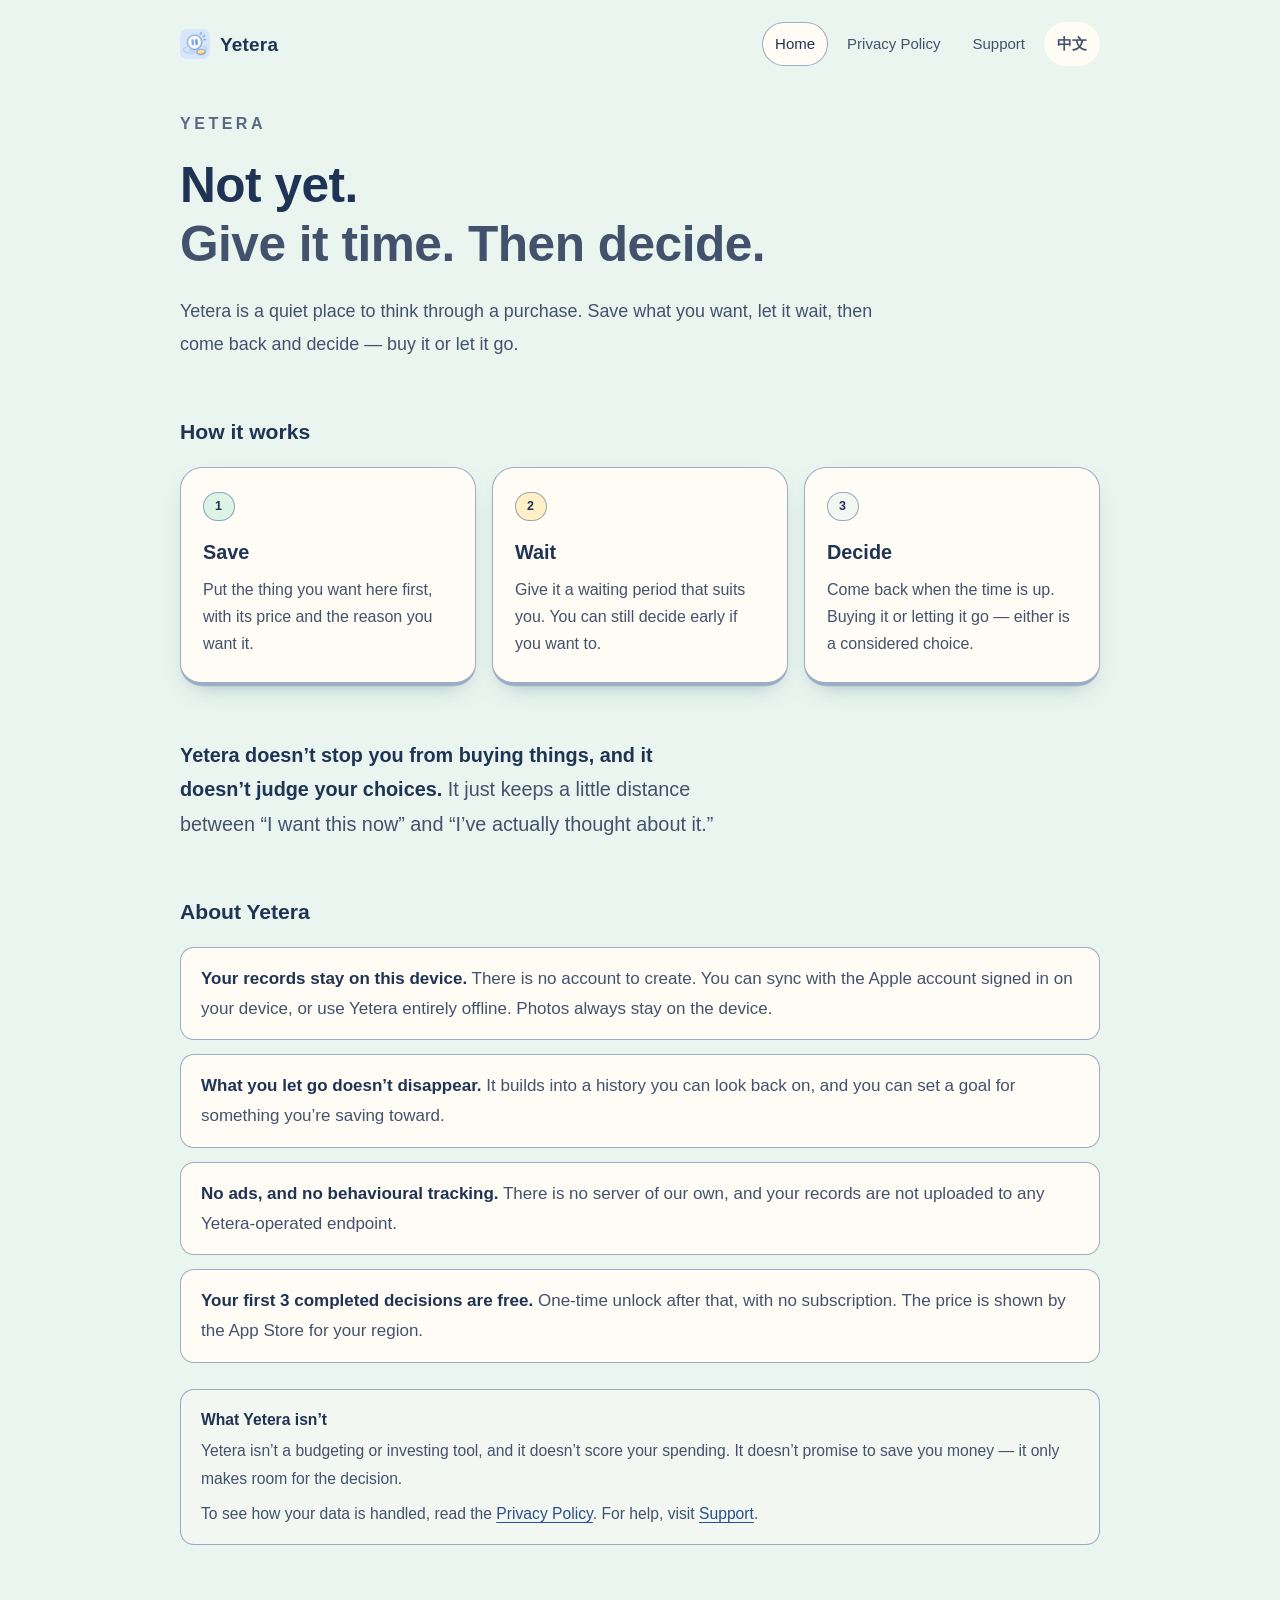
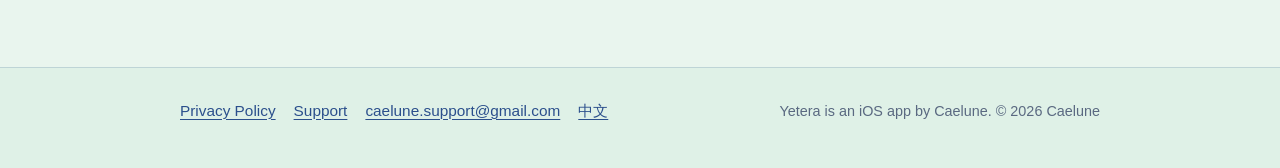
==== en/index.html @ 6b6a86ff "Add English homepage" ====
<!DOCTYPE html>
<html lang="en">
<head>
<meta charset="utf-8">
<meta name="viewport" content="width=device-width, initial-scale=1">
<title>Yetera · Give it time. Then decide.</title>
<meta name="description" content="Yetera is an iOS app that gives a purchase decision time. Save what you want, let it wait, then decide — buy it or let it go. Your records stay on your device, with no account to create.">
<link rel="stylesheet" href="../assets/site.css">
<link rel="icon" href="../assets/icon-32.png" sizes="32x32" type="image/png">
<link rel="apple-touch-icon" href="../assets/icon-180.png">
<link rel="alternate" hreflang="en" href="./">
<link rel="alternate" hreflang="zh-Hans" href="../">
<link rel="alternate" hreflang="x-default" href="../">
</head>
<body>
<a class="skip" href="#main">Skip to content</a>

<header class="site-header">
  <a class="brand" href="./">
    <img class="brand-mark" src="../assets/icon-64.png" alt="" width="30" height="30">
    <span>Yetera</span>
  </a>
  <div class="header-right">
    <a class="lang-switch" href="../" hreflang="zh-Hans" lang="zh-Hans">中文</a>
    <nav class="site-nav" aria-label="Site">
      <a href="./" aria-current="page">Home</a>
      <a href="privacy/">Privacy Policy</a>
      <a href="support/">Support</a>
    </nav>
  </div>
</header>

<main id="main" class="shell">

  <section class="hero">
    <h1>Yetera</h1>
    <p class="claim">
      <span class="notyet">Not yet.</span>
      <span class="then">Give it time. Then decide.</span>
    </p>
    <p class="lede">
      Yetera is a quiet place to think through a purchase. Save what you want, let it wait, then come back and decide — buy it or let it go.
    </p>
  </section>

  <section aria-labelledby="how">
    <h2 class="section-title" id="how">How it works</h2>
    <ol class="steps">
      <li class="step">
        <span class="tag" aria-hidden="true">1</span>
        <h3>Save</h3>
        <p>Put the thing you want here first, with its price and the reason you want it.</p>
      </li>
      <li class="step">
        <span class="tag" aria-hidden="true">2</span>
        <h3>Wait</h3>
        <p>Give it a waiting period that suits you. You can still decide early if you want to.</p>
      </li>
      <li class="step">
        <span class="tag" aria-hidden="true">3</span>
        <h3>Decide</h3>
        <p>Come back when the time is up. Buying it or letting it go — either is a considered choice.</p>
      </li>
    </ol>
  </section>

  <p class="quiet-statement">
    Yetera doesn’t stop you from buying things, and it doesn’t judge your choices.
    <span class="soft">It just keeps a little distance between “I want this now” and “I’ve actually thought about it.”</span>
  </p>

  <section aria-labelledby="about">
    <h2 class="section-title" id="about">About Yetera</h2>
    <ul class="facts">
      <li><strong>Your records stay on this device.</strong> There is no account to create. You can sync with the Apple account signed in on your device, or use Yetera entirely offline. Photos always stay on the device.</li>
      <li><strong>What you let go doesn’t disappear.</strong> It builds into a history you can look back on, and you can set a goal for something you’re saving toward.</li>
      <li><strong>No ads, and no behavioural tracking.</strong> There is no server of our own, and your records are not uploaded to any Yetera-operated endpoint.</li>
      <li><strong>Your first 3 completed decisions are free.</strong> One-time unlock after that, with no subscription. The price is shown by the App Store for your region.</li>
    </ul>
  </section>

  <div class="note quiet">
    <p><span class="note-title">What Yetera isn’t</span>
    Yetera isn’t a budgeting or investing tool, and it doesn’t score your spending. It doesn’t promise to save you money — it only makes room for the decision.</p>
    <p>To see how your data is handled, read the <a href="privacy/">Privacy Policy</a>. For help, visit <a href="support/">Support</a>.</p>
  </div>

</main>

<footer class="site-footer">
  <div class="inner">
    <nav aria-label="Footer">
      <a href="privacy/">Privacy Policy</a>
      <a href="support/">Support</a>
      <a href="mailto:caelune.support@gmail.com">caelune.support@gmail.com</a>
      <a href="../" hreflang="zh-Hans" lang="zh-Hans">中文</a>
    </nav>
    <p class="colophon">Yetera is an iOS app by Caelune. © 2026 Caelune</p>
  </div>
</footer>

</body>
</html>
---- assets/site.css ----
/* ==========================================================================
   Yetera · yetera.caelune.top
   Brand: Caelune

   Palette follows the app: soft mint ground, cream paper, deep blue ink.
   Letters are the system stack — no web font is loaded, so the page renders
   identically offline and nothing is requested from a third party.
   No JavaScript is required to read any page here.
   ========================================================================== */

:root {
  color-scheme: light dark;

  /* Ground: mint */
  --bg: #e9f5ee;
  --bg-deep: #dff1e7;

  /* Surfaces: cream paper */
  --surface: #fffcf5;
  --surface-soft: #f6f1e4;
  --surface-quiet: #f2f7f2;

  /* Deep blue ink */
  --ink: #1f3354;
  --ink-soft: #43526c;
  --ink-faint: #5a6981;
  --line: #2b4f8c;
  --line-soft: rgba(43, 79, 140, 0.46);
  --line-hair: rgba(43, 79, 140, 0.18);

  /* Accents, used the way the app uses them: to say *which*, never *how good* */
  --mint: #5fcb98;
  --mint-soft: #dcf3e6;
  --sun: #ffc94a;
  --sun-soft: #fff0c7;
  --sky: #5b9deb;
  --coral: #ff8a6b;

  --link: #2b4f8c;
  --focus: #2f6fd0;

  --radius: 22px;
  --radius-sm: 14px;
  --lift: 3px;
  --shadow: 0 1px 0 rgba(43, 79, 140, 0.05), 0 10px 24px -14px rgba(43, 79, 140, 0.5);

  --measure: 46rem;
  --shell: 60rem;

  --font: -apple-system, BlinkMacSystemFont, "Segoe UI", "PingFang SC",
    "Hiragino Sans GB", "Noto Sans CJK SC", "Microsoft YaHei", Roboto,
    "Helvetica Neue", Arial, sans-serif;
}

@media (prefers-color-scheme: dark) {
  :root {
    --bg: #10151d;
    --bg-deep: #0d1118;

    --surface: #1b222c;
    --surface-soft: #222b38;
    --surface-quiet: #222b38;

    --ink: #f2f0ea;
    --ink-soft: #b3bdcc;
    --ink-faint: #99a6b8;
    --line: #8fb6e8;
    --line-soft: rgba(143, 182, 232, 0.34);
    --line-hair: rgba(143, 182, 232, 0.18);

    --mint-soft: #1e3330;
    --sun-soft: #3a3324;

    --link: #a6c8f2;
    --focus: #a6c8f2;

    --shadow: 0 1px 0 rgba(0, 0, 0, 0.3), 0 12px 28px -18px rgba(0, 0, 0, 0.9);
  }
}

*,
*::before,
*::after {
  box-sizing: border-box;
}

html {
  -webkit-text-size-adjust: 100%;
}

body {
  margin: 0;
  background: var(--bg);
  color: var(--ink);
  font-family: var(--font);
  font-size: 17px;
  line-height: 1.75;
  overflow-wrap: break-word;
  -webkit-font-smoothing: antialiased;
}

/* One soft mint glow at the top, so the page has a light source without
   becoming a landing-page gradient. */
body::before {
  content: "";
  position: fixed;
  inset: -30vh 0 auto 0;
  height: 70vh;
  background: radial-gradient(
    60% 60% at 50% 0%,
    color-mix(in srgb, var(--mint) 22%, transparent),
    transparent 70%
  );
  pointer-events: none;
  z-index: 0;
}

@media (prefers-color-scheme: dark) {
  body::before {
    background: radial-gradient(
      60% 60% at 50% 0%,
      rgba(95, 203, 152, 0.09),
      transparent 70%
    );
  }
}

.shell,
.site-header,
.site-footer {
  position: relative;
  z-index: 1;
}

/* --------------------------------------------------------------- elements */

a {
  color: var(--link);
  text-decoration: underline;
  text-decoration-thickness: 1px;
  text-underline-offset: 3px;
}

a:hover {
  text-decoration-thickness: 2px;
}

:focus-visible {
  outline: 3px solid var(--focus);
  outline-offset: 2px;
  border-radius: 4px;
}

.skip {
  position: absolute;
  left: -9999px;
  top: 0;
  background: var(--surface);
  color: var(--ink);
  padding: 10px 16px;
  border: 1.5px solid var(--line);
  border-radius: var(--radius-sm);
  z-index: 10;
}

.skip:focus {
  left: 12px;
  top: 12px;
}

/* ----------------------------------------------------------------- header */

.site-header {
  max-width: var(--shell);
  margin: 0 auto;
  padding: 22px 20px 8px;
  display: flex;
  align-items: center;
  justify-content: space-between;
  gap: 16px;
  flex-wrap: wrap;
}

.brand {
  display: inline-flex;
  align-items: center;
  gap: 10px;
  color: var(--ink);
  text-decoration: none;
  font-weight: 650;
  font-size: 19px;
  letter-spacing: 0.01em;
}

.brand-mark {
  display: block;
  width: 30px;
  height: 30px;
  border-radius: 22%;
}

.site-nav {
  display: flex;
  align-items: center;
  gap: 6px;
  flex-wrap: wrap;
}

.header-right {
  display: flex;
  align-items: center;
  gap: 6px;
  flex-wrap: wrap;
  justify-content: flex-end;
}

/* The language switch comes first in the markup so it can sit on its own row
   next to the wordmark on a phone; on wider screens it reads last. */
.header-right .site-nav {
  order: 1;
}

.header-right .lang-switch {
  order: 2;
}

.site-nav a,
.header-right .lang-switch {
  color: var(--ink-soft);
  text-decoration: none;
  font-size: 15px;
  padding: 8px 12px;
  border-radius: 999px;
  border: 1.5px solid transparent;
}

.site-nav a:hover,
.header-right .lang-switch:hover {
  color: var(--ink);
  border-color: var(--line-hair);
}

.site-nav a[aria-current="page"] {
  color: var(--ink);
  background: var(--surface);
  border-color: var(--line-soft);
}

.lang-switch {
  font-weight: 600;
  background: var(--surface);
  border-color: var(--line-soft);
  color: var(--ink);
}

.lang-switch:hover {
  border-color: var(--line);
}

/* ------------------------------------------------------------------- shell */

.shell {
  max-width: var(--shell);
  margin: 0 auto;
  padding: 8px 20px 72px;
}

.measure {
  max-width: var(--measure);
}

/* -------------------------------------------------------------------- hero */

.hero {
  margin: 28px 0 40px;
}

.hero h1 {
  margin: 0;
  font-size: 1rem;
  font-weight: 650;
  letter-spacing: 0.22em;
  text-transform: uppercase;
  color: var(--ink-faint);
}

.hero .claim {
  margin: 18px 0 0;
  font-size: clamp(2rem, 7vw, 3.1rem);
  line-height: 1.18;
  font-weight: 700;
  letter-spacing: -0.01em;
  color: var(--ink);
  text-wrap: balance;
}

.hero .claim .notyet {
  display: block;
  color: var(--ink);
}

.hero .claim .then {
  display: block;
  color: var(--ink-soft);
  font-weight: 600;
}

.hero .lede {
  margin: 22px 0 0;
  max-width: var(--measure);
  font-size: 1.12rem;
  line-height: 1.85;
  color: var(--ink-soft);
}

/* ------------------------------------------------------------------- cards */

.card {
  background: var(--surface);
  border: 1.5px solid var(--line-soft);
  border-bottom-width: calc(1.5px + var(--lift));
  border-radius: var(--radius);
  box-shadow: var(--shadow);
  padding: 24px 26px;
}

/* ------------------------------------------------------------------- steps */

.steps {
  list-style: none;
  margin: 0;
  padding: 0;
  display: grid;
  gap: 16px;
  grid-template-columns: repeat(auto-fit, minmax(190px, 1fr));
}

.step {
  background: var(--surface);
  border: 1.5px solid var(--line-soft);
  border-bottom-width: calc(1.5px + var(--lift));
  border-radius: var(--radius);
  box-shadow: var(--shadow);
  padding: 22px 22px 24px;
}

.step .tag {
  display: inline-block;
  font-size: 0.78rem;
  font-weight: 650;
  letter-spacing: 0.06em;
  color: var(--ink);
  background: var(--mint-soft);
  border: 1.5px solid var(--line-soft);
  border-radius: 999px;
  padding: 3px 11px;
  margin-bottom: 14px;
}

.step:nth-child(2) .tag {
  background: var(--sun-soft);
}

.step:nth-child(3) .tag {
  background: var(--surface-quiet);
}

.step h3 {
  margin: 0 0 6px;
  font-size: 1.24rem;
  font-weight: 700;
}

.step p {
  margin: 0;
  color: var(--ink-soft);
  font-size: 1rem;
  line-height: 1.7;
}

/* ------------------------------------------------------------------- prose */

.prose h2 {
  margin: 44px 0 12px;
  font-size: 1.32rem;
  font-weight: 700;
  letter-spacing: -0.005em;
}

.prose h2:first-of-type {
  margin-top: 30px;
}

.prose h3 {
  margin: 26px 0 6px;
  font-size: 1.06rem;
  font-weight: 650;
}

.prose p,
.prose li {
  color: var(--ink-soft);
}

.prose p {
  margin: 0 0 16px;
}

.prose strong {
  color: var(--ink);
  font-weight: 650;
}

.prose ul,
.prose ol {
  margin: 0 0 16px;
  padding-left: 1.3em;
}

.prose li {
  margin-bottom: 8px;
}

.prose li::marker {
  color: var(--line);
}

.prose code {
  font-family: ui-monospace, SFMono-Regular, "SF Mono", Menlo, Consolas, monospace;
  font-size: 0.9em;
  background: var(--surface-quiet);
  border: 1px solid var(--line-hair);
  border-radius: 6px;
  padding: 1px 5px;
}

.page-title {
  margin: 26px 0 6px;
  font-size: clamp(1.8rem, 5.5vw, 2.4rem);
  font-weight: 700;
  letter-spacing: -0.01em;
}

.page-sub {
  margin: 0 0 8px;
  color: var(--ink-faint);
  font-size: 0.98rem;
}

.rule {
  height: 1.5px;
  background: var(--line-hair);
  border: 0;
  margin: 26px 0 0;
}

/* --------------------------------------------------------------- callouts */

.note {
  background: var(--surface);
  border: 1.5px solid var(--line-soft);
  border-left-width: 6px;
  border-radius: var(--radius-sm);
  padding: 16px 20px;
  margin: 26px 0;
  color: var(--ink-soft);
  font-size: 0.98rem;
}

.note p {
  margin: 0 0 8px;
}

.note p:last-child {
  margin-bottom: 0;
}

.note .note-title {
  display: block;
  color: var(--ink);
  font-weight: 650;
  margin-bottom: 4px;
}

.note.quiet {
  background: var(--surface-quiet);
  border-left-width: 1.5px;
}

.note.preview {
  background: var(--sun-soft);
  border-color: var(--line-soft);
  color: var(--ink);
}

@media (prefers-color-scheme: dark) {
  .note.preview {
    background: #2f2a1e;
  }
}

/* -------------------------------------------------------------------- home */

.section-title {
  margin: 52px 0 16px;
  font-size: 1.32rem;
  font-weight: 700;
}

.facts {
  list-style: none;
  margin: 0;
  padding: 0;
  display: grid;
  gap: 14px;
}

.facts li {
  background: var(--surface);
  border: 1.5px solid var(--line-soft);
  border-radius: var(--radius-sm);
  padding: 16px 20px;
  color: var(--ink-soft);
}

.facts li strong {
  color: var(--ink);
  font-weight: 650;
}

.quiet-statement {
  margin: 52px 0 0;
  font-size: 1.24rem;
  line-height: 1.75;
  font-weight: 600;
  color: var(--ink);
  max-width: var(--measure);
  text-wrap: balance;
}

.quiet-statement .soft {
  color: var(--ink-soft);
  font-weight: 500;
}

/* ------------------------------------------------------------------ footer */

.site-footer {
  border-top: 1.5px solid var(--line-hair);
  margin-top: 24px;
  background: var(--bg-deep);
}

@media (prefers-color-scheme: dark) {
  .site-footer {
    background: var(--bg-deep);
  }
}

.site-footer .inner {
  max-width: var(--shell);
  margin: 0 auto;
  padding: 30px 20px 44px;
  display: flex;
  flex-wrap: wrap;
  gap: 12px 24px;
  align-items: baseline;
  justify-content: space-between;
}

.site-footer nav {
  display: flex;
  flex-wrap: wrap;
  gap: 8px 18px;
  font-size: 0.96rem;
}

.site-footer .colophon {
  color: var(--ink-faint);
  font-size: 0.9rem;
  margin: 0;
}

.site-footer .colophon a {
  color: var(--ink-soft);
}

/* ------------------------------------------------------------ small screen */

@media (max-width: 520px) {
  body {
    font-size: 16px;
  }

  .site-header {
    padding-top: 16px;
    row-gap: 4px;
  }

  .site-nav {
    gap: 2px;
  }

  .site-nav a,
  .header-right .lang-switch {
    padding: 7px 10px;
    font-size: 14px;
  }

  /* The language switch takes the first row next to the wordmark, and the
     page links drop to a second row: on a phone the header stays two tidy
     rows instead of wrapping one stray pill. */
  .header-right {
    display: grid;
    grid-template-columns: 1fr;
    justify-items: end;
    gap: 4px;
  }

  .header-right .lang-switch {
    order: -1;
  }

  .shell {
    padding-left: 16px;
    padding-right: 16px;
  }

  .card {
    padding: 20px 18px;
  }
}

@media (prefers-reduced-motion: reduce) {
  * {
    animation-duration: 0.01ms !important;
    transition-duration: 0.01ms !important;
  }
}
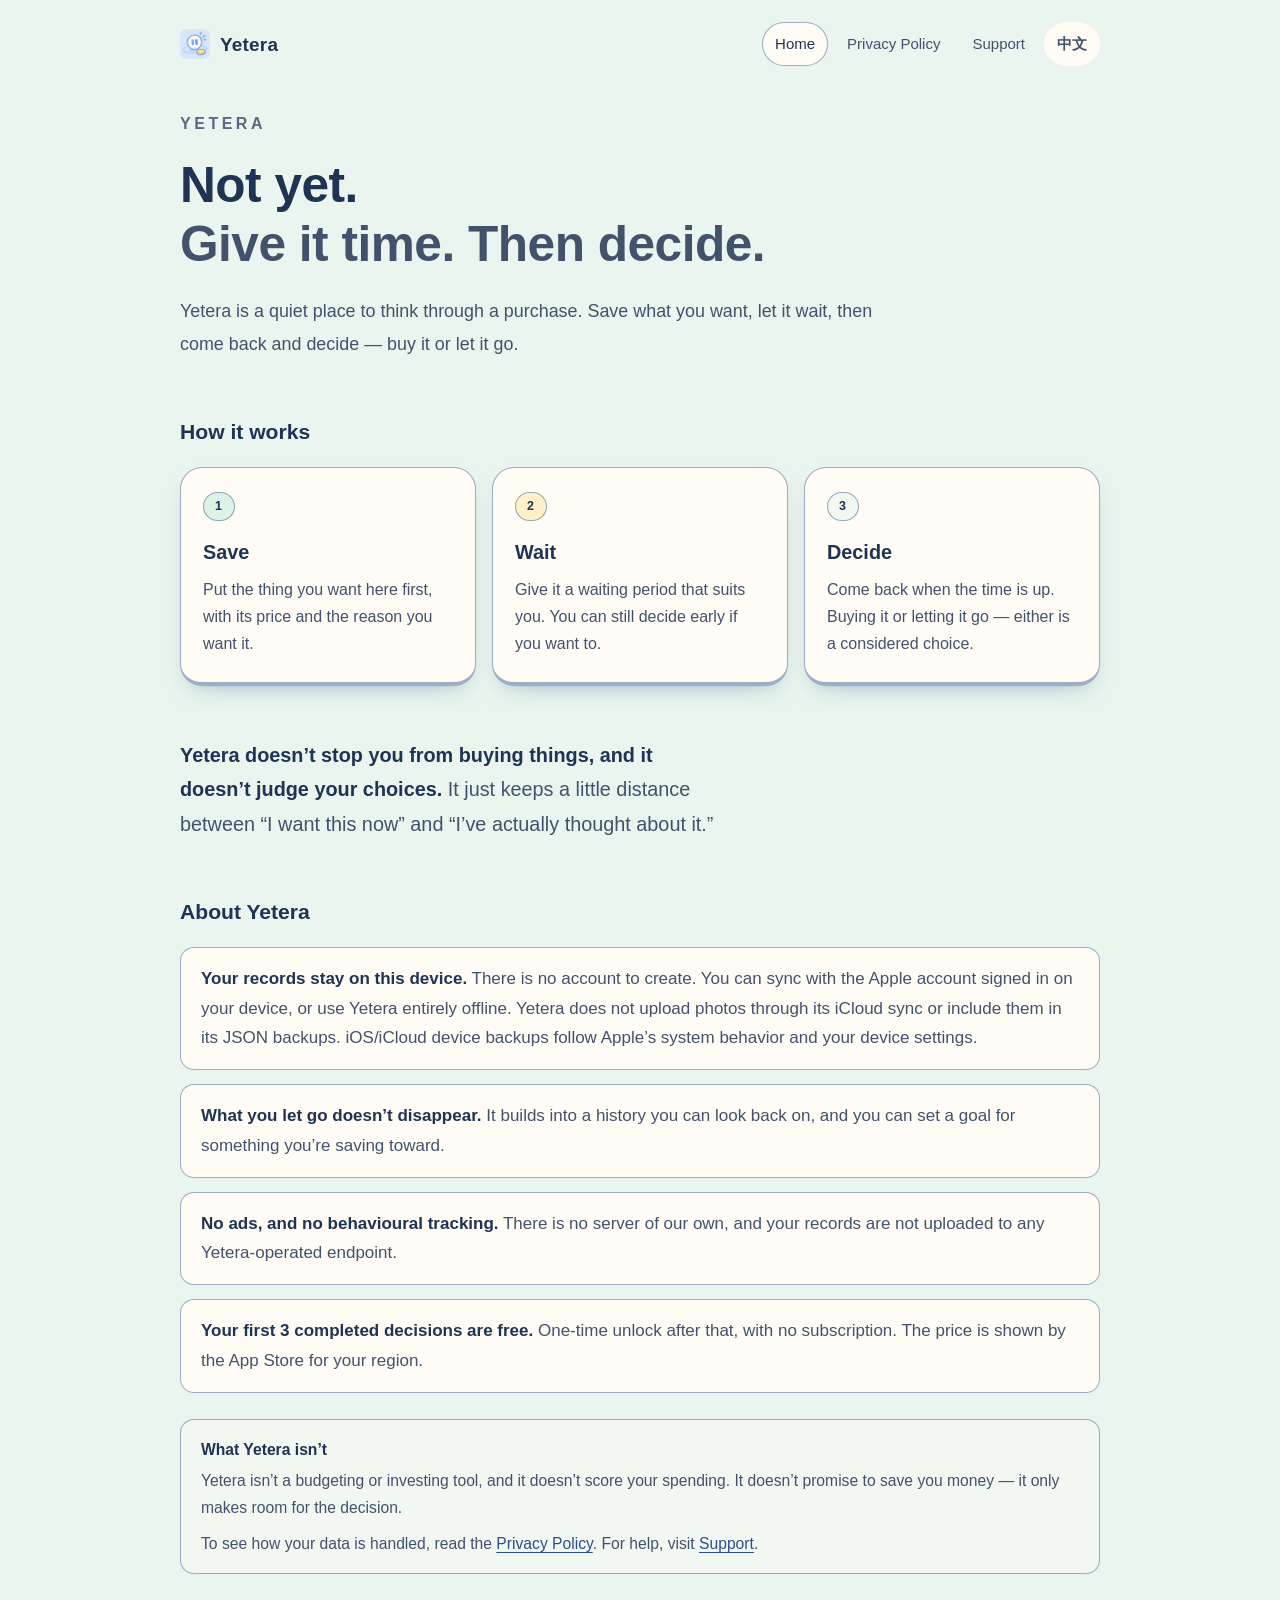
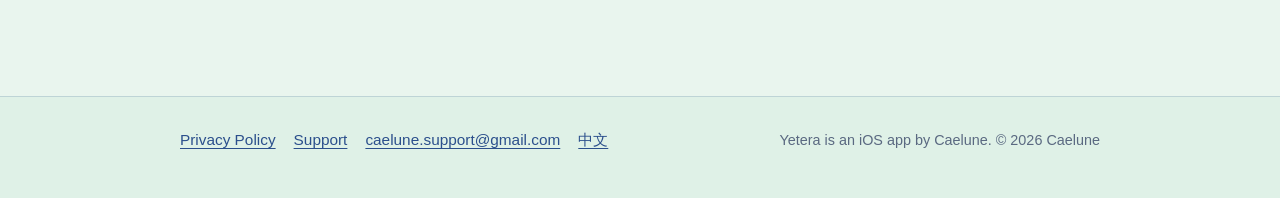
==== commit 438e8004: "Clarify English home photo backup wording Updated the description of how Yetera handles photos and b" ====
--- a/en/index.html
+++ b/en/index.html
@@ -72,7 +72,7 @@
   <section aria-labelledby="about">
     <h2 class="section-title" id="about">About Yetera</h2>
     <ul class="facts">
-      <li><strong>Your records stay on this device.</strong> There is no account to create. You can sync with the Apple account signed in on your device, or use Yetera entirely offline. Photos always stay on the device.</li>
+      <li><strong>Your records stay on this device.</strong> There is no account to create. You can sync with the Apple account signed in on your device, or use Yetera entirely offline. Yetera does not upload photos through its iCloud sync or include them in its JSON backups. iOS/iCloud device backups follow Apple’s system behavior and your device settings.</li>
       <li><strong>What you let go doesn’t disappear.</strong> It builds into a history you can look back on, and you can set a goal for something you’re saving toward.</li>
       <li><strong>No ads, and no behavioural tracking.</strong> There is no server of our own, and your records are not uploaded to any Yetera-operated endpoint.</li>
       <li><strong>Your first 3 completed decisions are free.</strong> One-time unlock after that, with no subscription. The price is shown by the App Store for your region.</li>
